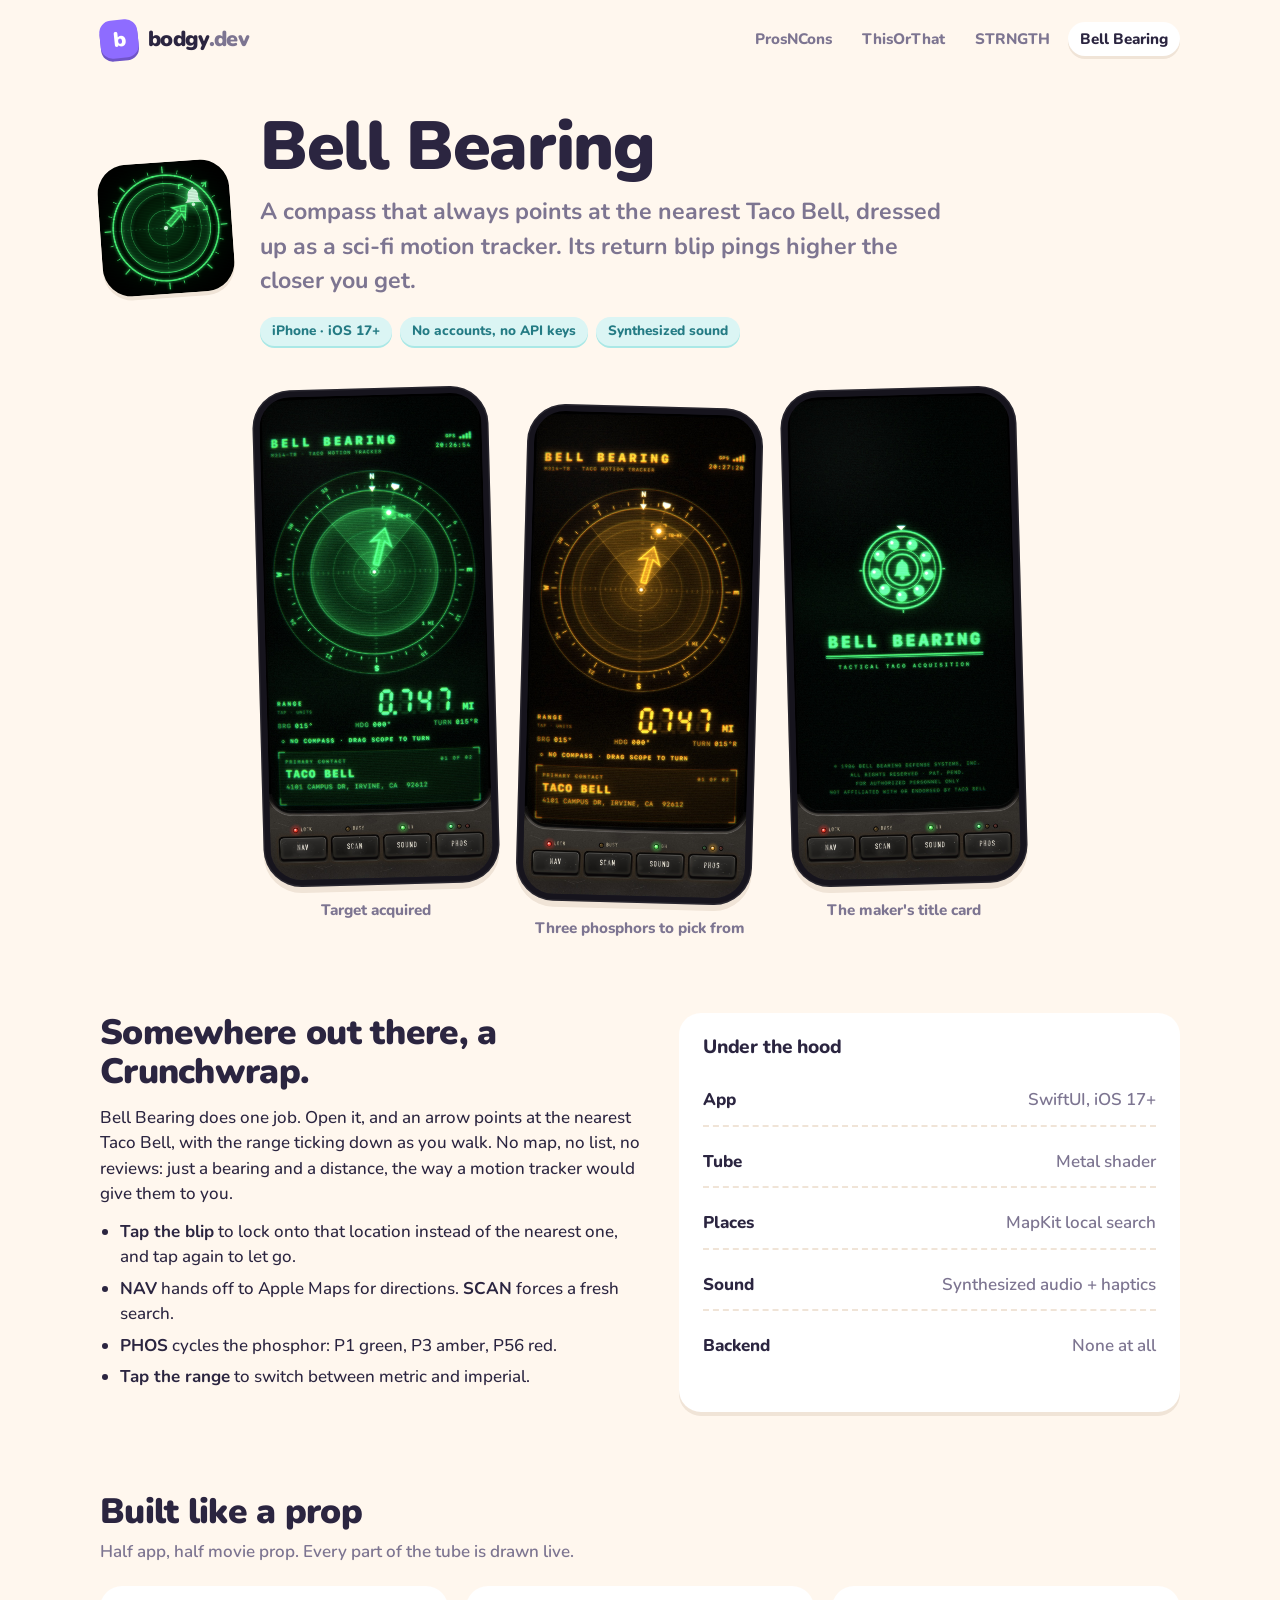
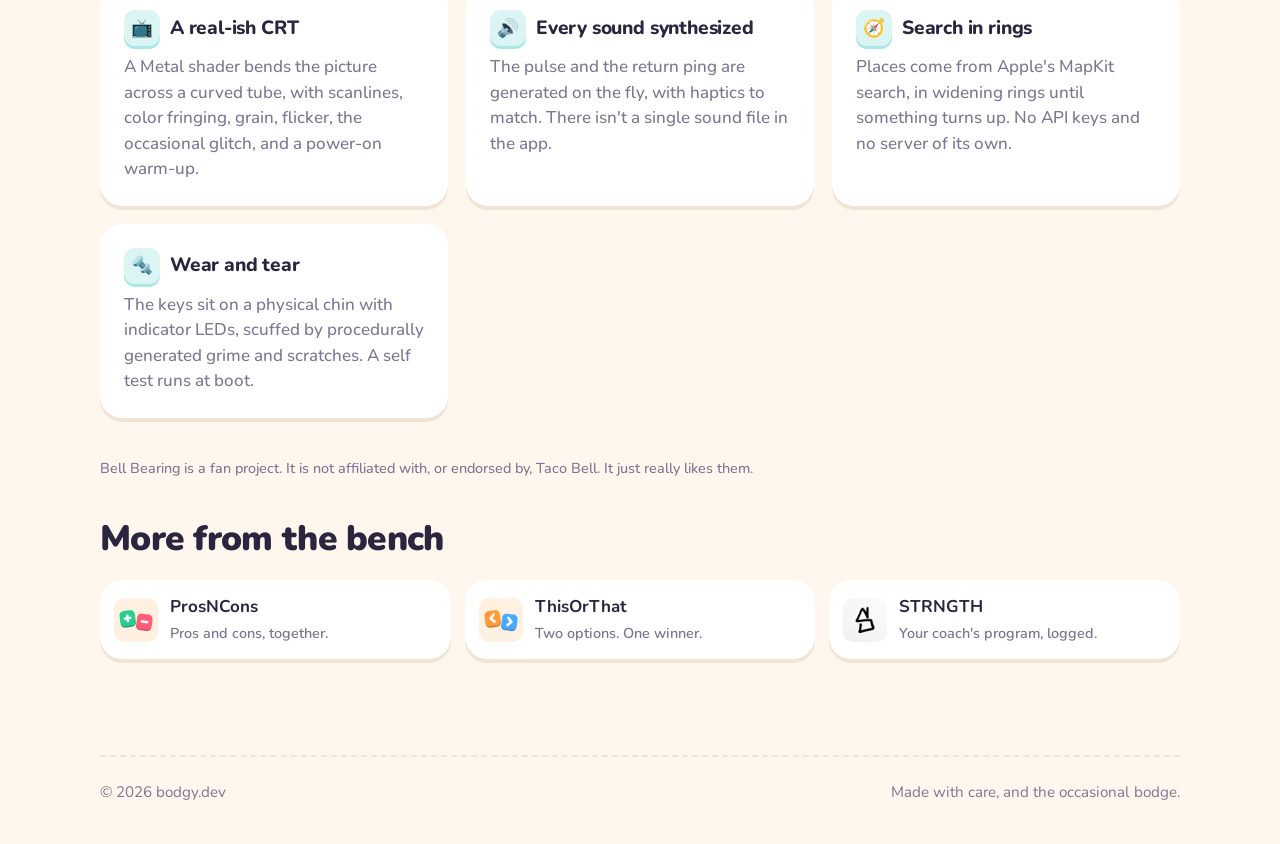
==== bellbearing/index.html @ c524fe6d "Build bodgy.dev: a portfolio for ProsNCons, ThisOrThat, STRNGTH and Bell Bearing A static site for G" ====
<!doctype html>
<html lang="en">
<head>
  <meta charset="utf-8">
  <meta name="viewport" content="width=device-width, initial-scale=1">
  <title>Bell Bearing — bodgy.dev</title>
  <meta name="description" content="Bell Bearing is an iPhone compass that always points at the nearest Taco Bell, styled like a sci-fi motion tracker with a phosphor CRT.">
  <meta name="theme-color" content="#FFF7EE" media="(prefers-color-scheme: light)">
  <meta name="theme-color" content="#17151F" media="(prefers-color-scheme: dark)">
  <meta property="og:title" content="Bell Bearing — bodgy.dev">
  <meta property="og:image" content="https://bodgy.dev/assets/shots/bellbearing-1.jpg">
  <link rel="icon" href="/favicon.svg" type="image/svg+xml">
  <link rel="preconnect" href="https://fonts.googleapis.com">
  <link rel="preconnect" href="https://fonts.gstatic.com" crossorigin>
  <link rel="stylesheet" href="https://fonts.googleapis.com/css2?family=Nunito:wght@500;600;700;800;900&display=swap">
  <link rel="stylesheet" href="/assets/site.css">
</head>
<body>
  <header class="site-header">
    <div class="wrap">
      <a class="wordmark" href="/" aria-label="bodgy.dev home"><span class="mark" aria-hidden="true">b</span><span>bodgy<span class="tld">.dev</span></span></a>
      <nav class="nav" aria-label="Products">
        <a href="/prosncons/">ProsNCons</a>
        <a href="/thisorthat/">ThisOrThat</a>
        <a href="/strngth/">STRNGTH</a>
        <a href="/bellbearing/" aria-current="page">Bell Bearing</a>
      </nav>
    </div>
  </header>

  <main class="tint-lagoon">
    <section class="product-hero wrap">
      <img class="app-icon" src="/assets/icons/bellbearing.png" alt="Bell Bearing app icon" width="132" height="132">
      <div>
        <h1>Bell Bearing</h1>
        <p class="tagline">A compass that always points at the nearest Taco Bell, dressed up as a sci-fi motion tracker. Its return blip pings higher the closer you get.</p>
        <div class="chips"><span class="chip">iPhone · iOS 17+</span><span class="chip">No accounts, no API keys</span><span class="chip">Synthesized sound</span></div>
      </div>
    </section>

    <section class="gallery-wrap" aria-label="Screenshots">
      <ul class="gallery">
        <li><figure class="shot"><div class="phone"><img src="/assets/shots/bellbearing-1.jpg" alt="The tracker in green phosphor: an arrow points at a blip three quarters of a mile away, with the Taco Bell's address below" loading="lazy" width="797" height="1734"></div><figcaption>Target acquired</figcaption></figure></li>
        <li><figure class="shot"><div class="phone"><img src="/assets/shots/bellbearing-2.jpg" alt="The same tracker in amber phosphor" loading="lazy" width="797" height="1734"></div><figcaption>Three phosphors to pick from</figcaption></figure></li>
        <li><figure class="shot"><div class="phone"><img src="/assets/shots/bellbearing-3.jpg" alt="The title card: Bell Bearing, tactical taco acquisition" loading="lazy" width="797" height="1734"></div><figcaption>The maker's title card</figcaption></figure></li>
      </ul>
    </section>

    <section class="section wrap">
      <div class="split">
        <div class="prose">
          <h2>Somewhere out there, a Crunchwrap.</h2>
          <p style="margin-top:14px">Bell Bearing does one job. Open it, and an arrow points at the nearest Taco Bell, with the range ticking down as you walk. No map, no list, no reviews: just a bearing and a distance, the way a motion tracker would give them to you.</p>
          <ul>
            <li><strong>Tap the blip</strong> to lock onto that location instead of the nearest one, and tap again to let go.</li>
            <li><strong>NAV</strong> hands off to Apple Maps for directions. <strong>SCAN</strong> forces a fresh search.</li>
            <li><strong>PHOS</strong> cycles the phosphor: P1 green, P3 amber, P56 red.</li>
            <li><strong>Tap the range</strong> to switch between metric and imperial.</li>
          </ul>
        </div>
        <div class="card">
          <h3 style="margin-bottom:8px">Under the hood</h3>
          <dl class="stack">
            <div class="stack-row"><dt>App</dt><dd>SwiftUI, iOS 17+</dd></div>
            <div class="stack-row"><dt>Tube</dt><dd>Metal shader</dd></div>
            <div class="stack-row"><dt>Places</dt><dd>MapKit local search</dd></div>
            <div class="stack-row"><dt>Sound</dt><dd>Synthesized audio + haptics</dd></div>
            <div class="stack-row"><dt>Backend</dt><dd>None at all</dd></div>
          </dl>
        </div>
      </div>
    </section>

    <section class="section wrap">
      <div class="section-head"><h2>Built like a prop</h2><p>Half app, half movie prop. Every part of the tube is drawn live.</p></div>
      <div class="features">
        <div class="card"><h3><span class="glyph" aria-hidden="true">📺</span>A real-ish CRT</h3><p>A Metal shader bends the picture across a curved tube, with scanlines, color fringing, grain, flicker, the occasional glitch, and a power-on warm-up.</p></div>
        <div class="card"><h3><span class="glyph" aria-hidden="true">🔊</span>Every sound synthesized</h3><p>The pulse and the return ping are generated on the fly, with haptics to match. There isn't a single sound file in the app.</p></div>
        <div class="card"><h3><span class="glyph" aria-hidden="true">🧭</span>Search in rings</h3><p>Places come from Apple's MapKit search, in widening rings until something turns up. No API keys and no server of its own.</p></div>
        <div class="card"><h3><span class="glyph" aria-hidden="true">🔩</span>Wear and tear</h3><p>The keys sit on a physical chin with indicator LEDs, scuffed by procedurally generated grime and scratches. A self test runs at boot.</p></div>
      </div>
    </section>

    <section class="wrap">
      <p class="fine">Bell Bearing is a fan project. It is not affiliated with, or endorsed by, Taco Bell. It just really likes them.</p>
    </section>

    <section class="section wrap">
      <div class="section-head"><h2>More from the bench</h2></div>
      <div class="siblings">
        <a class="card sibling" href="/prosncons/"><img src="/assets/icons/prosncons.png" alt=""><div><strong>ProsNCons</strong><span>Pros and cons, together.</span></div></a>
        <a class="card sibling" href="/thisorthat/"><img src="/assets/icons/thisorthat.png" alt=""><div><strong>ThisOrThat</strong><span>Two options. One winner.</span></div></a>
        <a class="card sibling" href="/strngth/"><img src="/assets/icons/strngth.png" alt=""><div><strong>STRNGTH</strong><span>Your coach's program, logged.</span></div></a>
      </div>
    </section>
  </main>

  <footer class="site-footer">
    <div class="wrap">
      <span>© 2026 bodgy.dev</span>
      <span>Made with care, and the occasional bodge.</span>
    </div>
  </footer>
</body>
</html>
---- assets/site.css ----
/*
  bodgy.dev — the ProsNCons design system, on the web.

  Flat, candy-colored, a little chunky. Everything sits on a warm cream page
  (deep plum at night) and "solid" surfaces get a darker edge underneath
  instead of a shadow. Values mirror ios/ProsNCons/Design/Theme.swift.
*/

:root {
  --page: #FFF7EE;
  --surface: #FFFFFF;
  --surface-edge: #F0E4D7;
  --ink: #2B2540;
  --ink-soft: #7D7591;

  --strawberry: #FF5C7A; --strawberry-edge: #C7485F; --strawberry-soft: #FFE5EA; --strawberry-soft-edge: #FFC1CC; --strawberry-ink: #A04360;
  --tangerine: #FF9A3C;  --tangerine-edge: #C7782F;  --tangerine-soft: #FFEFE0;  --tangerine-soft-edge: #FFD9B5;  --tangerine-ink: #A0653E;
  --lemon: #FFC53D;      --lemon-edge: #C79A30;      --lemon-soft: #FFF6E0;      --lemon-soft-edge: #FFE9B5;      --lemon-ink: #A07D3E;
  --mint: #2ECC8F;       --mint-edge: #249F70;       --mint-soft: #DEF7ED;       --mint-soft-edge: #B0ECD4;       --mint-ink: #2D816B;
  --lagoon: #1FC2BC;     --lagoon-edge: #189793;     --lagoon-soft: #DBF5F4;     --lagoon-soft-edge: #AAE8E6;     --lagoon-ink: #247B84;
  --sky: #4AA8FF;        --sky-edge: #3A83C7;        --sky-soft: #E2F1FF;        --sky-soft-edge: #BADEFF;        --sky-ink: #3C6DA9;
  --grape: #8E6CFF;      --grape-edge: #6F54C7;      --grape-soft: #EDE7FF;      --grape-soft-edge: #D4C7FF;      --grape-ink: #614CA9;
  --bubblegum: #FF7EC8;  --bubblegum-edge: #C7629C;  --bubblegum-soft: #FFEAF6;  --bubblegum-soft-edge: #FFCEEA;  --bubblegum-ink: #A0568B;

  --font: ui-rounded, "SF Pro Rounded", "Nunito", system-ui, -apple-system, sans-serif;
  --springy: cubic-bezier(.34, 1.56, .64, 1);
  --radius: 22px;
  --depth: 4px;
  color-scheme: light dark;
}

@media (prefers-color-scheme: dark) {
  :root {
    --page: #17151F;
    --surface: #25222F;
    --surface-edge: #0E0C14;
    --ink: #F5F2FA;
    --ink-soft: #A9A2BD;

    --strawberry-edge: #993749; --strawberry-soft: #4A2533; --strawberry-soft-edge: #301722; --strawberry-ink: #FF95A9;
    --tangerine-edge: #995C24;  --tangerine-soft: #4A3225;  --tangerine-soft-edge: #30201A;  --tangerine-ink: #FFBD80;
    --lemon-edge: #997625;      --lemon-soft: #4A3C26;      --lemon-soft-edge: #30261A;      --lemon-ink: #FFD981;
    --mint-edge: #1C7A56;       --mint-soft: #1C3D38;       --mint-soft-edge: #122725;       --mint-ink: #77DEB6;
    --lagoon-edge: #137471;     --lagoon-soft: #193B42;     --lagoon-soft-edge: #10252C;     --lagoon-ink: #6DD7D3;
    --sky-edge: #2C6599;        --sky-soft: #223550;        --sky-soft-edge: #162235;        --sky-ink: #89C6FF;
    --grape-edge: #554199;      --grape-soft: #312850;      --grape-soft-edge: #201935;      --grape-ink: #B69FFF;
    --bubblegum-edge: #994C78;  --bubblegum-soft: #4A2C44;  --bubblegum-soft-edge: #301C2D;  --bubblegum-ink: #FFABDB;
  }
}

/* A palette color, picked per element: class="tint-mint" etc. */
.tint-strawberry { --base: var(--strawberry); --edge: var(--strawberry-edge); --soft: var(--strawberry-soft); --soft-edge: var(--strawberry-soft-edge); --tint-ink: var(--strawberry-ink); --on-base: #fff; }
.tint-tangerine  { --base: var(--tangerine);  --edge: var(--tangerine-edge);  --soft: var(--tangerine-soft);  --soft-edge: var(--tangerine-soft-edge);  --tint-ink: var(--tangerine-ink);  --on-base: #fff; }
.tint-lemon      { --base: var(--lemon);      --edge: var(--lemon-edge);      --soft: var(--lemon-soft);      --soft-edge: var(--lemon-soft-edge);      --tint-ink: var(--lemon-ink);      --on-base: #5C4300; }
.tint-mint       { --base: var(--mint);       --edge: var(--mint-edge);       --soft: var(--mint-soft);       --soft-edge: var(--mint-soft-edge);       --tint-ink: var(--mint-ink);       --on-base: #fff; }
.tint-lagoon     { --base: var(--lagoon);     --edge: var(--lagoon-edge);     --soft: var(--lagoon-soft);     --soft-edge: var(--lagoon-soft-edge);     --tint-ink: var(--lagoon-ink);     --on-base: #fff; }
.tint-sky        { --base: var(--sky);        --edge: var(--sky-edge);        --soft: var(--sky-soft);        --soft-edge: var(--sky-soft-edge);        --tint-ink: var(--sky-ink);        --on-base: #fff; }
.tint-grape      { --base: var(--grape);      --edge: var(--grape-edge);      --soft: var(--grape-soft);      --soft-edge: var(--grape-soft-edge);      --tint-ink: var(--grape-ink);      --on-base: #fff; }
.tint-bubblegum  { --base: var(--bubblegum);  --edge: var(--bubblegum-edge);  --soft: var(--bubblegum-soft);  --soft-edge: var(--bubblegum-soft-edge);  --tint-ink: var(--bubblegum-ink);  --on-base: #fff; }

/* ---------- Base ---------- */

*, *::before, *::after { box-sizing: border-box; }

html { -webkit-text-size-adjust: 100%; }

body {
  margin: 0;
  background: var(--page);
  color: var(--ink);
  font-family: var(--font);
  font-size: 17px;
  line-height: 1.5;
  -webkit-font-smoothing: antialiased;
}

img { display: block; max-width: 100%; height: auto; }

a { color: inherit; }

h1, h2, h3 { line-height: 1.1; margin: 0; font-weight: 900; letter-spacing: -0.02em; }
h1 { font-size: clamp(2.5rem, 7vw, 4.25rem); }
h2 { font-size: clamp(1.6rem, 4vw, 2.2rem); }
h3 { font-size: 1.2rem; font-weight: 800; letter-spacing: -0.01em; }
p { margin: 0; }

.wrap { width: min(1080px, 100% - 32px); margin-inline: auto; }

.soft { color: var(--ink-soft); }

::selection { background: var(--grape); color: #fff; }

:focus-visible { outline: 3px solid var(--grape); outline-offset: 3px; border-radius: 8px; }

/* ---------- Header / footer ---------- */

.site-header { padding: 20px 0; }
.site-header .wrap { display: flex; align-items: center; justify-content: space-between; gap: 16px; }

.wordmark {
  display: inline-flex; align-items: center; gap: 10px;
  font-weight: 900; font-size: 1.35rem; letter-spacing: -0.03em; text-decoration: none;
}
.wordmark .mark {
  display: grid; place-items: center;
  width: 38px; height: 38px; border-radius: 12px;
  background: var(--grape); color: #fff;
  box-shadow: 0 3px 0 var(--grape-edge);
  font-size: 1.3rem; line-height: 1;
  transform: rotate(-6deg);
  transition: transform .35s var(--springy);
}
.wordmark:hover .mark { transform: rotate(6deg) scale(1.06); }
.wordmark .tld { color: var(--ink-soft); }

.nav { display: flex; gap: 6px; flex-wrap: wrap; justify-content: flex-end; }
.nav a {
  text-decoration: none; font-weight: 800; font-size: .95rem;
  padding: 6px 12px; border-radius: 999px; color: var(--ink-soft);
}
.nav a:hover, .nav a[aria-current="page"] { color: var(--ink); background: var(--surface); box-shadow: 0 3px 0 var(--surface-edge); }

.site-footer { padding: 56px 0 40px; color: var(--ink-soft); font-size: .95rem; }
.site-footer .wrap { display: flex; justify-content: space-between; flex-wrap: wrap; gap: 12px; border-top: 2px dashed var(--surface-edge); padding-top: 24px; }

@media (max-width: 640px) {
  .site-header .wrap { flex-direction: column; align-items: flex-start; }
  .nav { justify-content: flex-start; margin-left: -12px; }
}

/* ---------- Chunky surfaces ---------- */

.card {
  background: var(--surface);
  border-radius: var(--radius);
  box-shadow: 0 var(--depth) 0 var(--surface-edge);
  padding: 24px;
}
.card.soft-tint { background: var(--soft); box-shadow: 0 var(--depth) 0 var(--soft-edge); }
.card.base-tint { background: var(--base); box-shadow: 0 var(--depth) 0 var(--edge); color: var(--on-base); }

/* Buttons that physically press down onto their edge. */
.btn {
  --b-fill: var(--base, var(--grape));
  --b-edge: var(--edge, var(--grape-edge));
  --b-ink: var(--on-base, #fff);
  display: inline-flex; align-items: center; justify-content: center; gap: 8px;
  font: inherit; font-weight: 900; font-size: 1rem;
  padding: 13px 22px; border: 0; border-radius: 16px; cursor: pointer;
  background: var(--b-fill); color: var(--b-ink); text-decoration: none;
  box-shadow: 0 4px 0 var(--b-edge);
  transform: translateY(0);
  transition: transform .12s ease, box-shadow .12s ease;
}
.btn:hover { transform: translateY(-1px); box-shadow: 0 5px 0 var(--b-edge); }
.btn:active { transform: translateY(4px); box-shadow: 0 0 0 var(--b-edge); }
.btn.plain { --b-fill: var(--surface); --b-edge: var(--surface-edge); --b-ink: var(--ink); }
.btn.small { padding: 8px 14px; font-size: .9rem; border-radius: 12px; }

.chip {
  display: inline-flex; align-items: center; gap: 6px;
  padding: 4px 12px; border-radius: 999px;
  font-weight: 800; font-size: .85rem;
  background: var(--soft, var(--surface)); color: var(--tint-ink, var(--ink-soft));
  box-shadow: 0 2px 0 var(--soft-edge, var(--surface-edge));
}

.chips { display: flex; flex-wrap: wrap; gap: 8px; }

.app-icon {
  width: 96px; height: 96px; border-radius: 22.5%;
  box-shadow: 0 4px 0 var(--surface-edge);
  background: var(--surface);
}

/* ---------- Home ---------- */

.hero { padding: 48px 0 40px; }
.hero h1 .squiggle { color: var(--grape); display: inline-block; transform: rotate(-3deg); }
.hero p.lede { font-size: clamp(1.1rem, 2.4vw, 1.35rem); color: var(--ink-soft); max-width: 36em; margin-top: 18px; font-weight: 600; }

.tiles { display: flex; gap: 10px; margin-bottom: 26px; }
.tiles span {
  width: 46px; height: 46px; border-radius: 14px; display: grid; place-items: center;
  font-weight: 900; font-size: 1.5rem; color: var(--on-base);
  background: var(--base); box-shadow: 0 4px 0 var(--edge);
  animation: bob 3.2s ease-in-out infinite;
}
.tiles span:nth-child(1) { transform: rotate(-8deg); }
.tiles span:nth-child(2) { animation-delay: -.8s; transform: rotate(5deg); }
.tiles span:nth-child(3) { animation-delay: -1.6s; transform: rotate(-3deg); }
.tiles span:nth-child(4) { animation-delay: -2.4s; transform: rotate(9deg); }
@keyframes bob { 0%, 100% { translate: 0 0; } 50% { translate: 0 -6px; } }

.grid { display: grid; grid-template-columns: repeat(auto-fit, minmax(min(100%, 460px), 1fr)); gap: 24px; }

.product-card {
  display: flex; flex-direction: column; gap: 16px;
  text-decoration: none;
  transition: transform .35s var(--springy), box-shadow .2s ease;
}
.product-card:hover { transform: translateY(-4px) rotate(-.4deg); box-shadow: 0 8px 0 var(--surface-edge); }
.product-card:active { transform: translateY(2px); box-shadow: 0 2px 0 var(--surface-edge); }
.product-card .top { display: flex; gap: 18px; align-items: center; }
.product-card .app-icon { width: 76px; height: 76px; flex: none; }
.product-card .tagline { color: var(--ink-soft); font-weight: 700; margin-top: 4px; }
.product-card .blurb { font-weight: 500; }
.product-card .more { margin-top: auto; font-weight: 900; color: var(--tint-ink); }
.product-card:hover .more .arrow { translate: 4px 0; }
.product-card .more .arrow { display: inline-block; transition: translate .3s var(--springy); }

.section { padding: 40px 0; }
.section-head { margin-bottom: 22px; }
.section-head p { color: var(--ink-soft); margin-top: 8px; font-weight: 600; }

.about { display: grid; grid-template-columns: repeat(auto-fit, minmax(min(100%, 240px), 1fr)); gap: 18px; }
.about .card h3 { margin-bottom: 6px; }
.about .emoji { font-size: 1.8rem; margin-bottom: 8px; display: block; }

/* ---------- Product pages ---------- */

.product-hero { padding: 32px 0 24px; display: grid; grid-template-columns: auto 1fr; gap: 28px; align-items: center; }
.product-hero .app-icon { width: 132px; height: 132px; transform: rotate(-4deg); }
.product-hero .tagline { font-size: clamp(1.15rem, 2.6vw, 1.45rem); font-weight: 700; color: var(--ink-soft); margin-top: 10px; max-width: 30em; }
.product-hero .chips { margin-top: 18px; }
@media (max-width: 640px) {
  .product-hero { grid-template-columns: 1fr; gap: 20px; }
  .product-hero .app-icon { width: 104px; height: 104px; }
}

.features { display: grid; grid-template-columns: repeat(auto-fit, minmax(min(100%, 280px), 1fr)); gap: 18px; }
.features .card h3 { display: flex; align-items: center; gap: 10px; margin-bottom: 8px; }
.features .card .glyph {
  width: 36px; height: 36px; border-radius: 11px; display: grid; place-items: center; flex: none;
  background: var(--soft); box-shadow: 0 3px 0 var(--soft-edge); font-size: 1.1rem;
}
.features .card p { color: var(--ink-soft); font-weight: 500; }

.split { display: grid; grid-template-columns: 1.1fr 1fr; gap: 28px; align-items: start; }
@media (max-width: 860px) { .split { grid-template-columns: 1fr; } }

.prose p + p { margin-top: 12px; }
.prose p { font-weight: 500; }
.prose ul { padding-left: 1.2em; margin: 12px 0 0; }
.prose li { margin: 6px 0; font-weight: 500; }

.stack { display: grid; gap: 10px; }
.stack-row { display: flex; justify-content: space-between; gap: 12px; padding: 12px 0; border-bottom: 2px dashed var(--surface-edge); }
.stack-row:last-child { border-bottom: 0; }
.stack-row dt { font-weight: 800; }
.stack-row dd { margin: 0; color: var(--ink-soft); font-weight: 600; text-align: right; }

.callout { display: flex; gap: 16px; align-items: center; justify-content: space-between; flex-wrap: wrap; }
.callout p { font-weight: 700; }

.fine { font-size: .9rem; color: var(--ink-soft); font-weight: 500; }

.siblings { display: grid; grid-template-columns: repeat(auto-fit, minmax(min(100%, 220px), 1fr)); gap: 14px; }
.sibling { display: flex; align-items: center; gap: 12px; text-decoration: none; padding: 14px; }
.sibling img { width: 44px; height: 44px; border-radius: 22.5%; }
.sibling strong { display: block; }
.sibling span { font-size: .9rem; color: var(--ink-soft); font-weight: 600; }
.sibling:hover { transform: translateY(-2px); box-shadow: 0 6px 0 var(--surface-edge); }
.sibling { transition: transform .3s var(--springy), box-shadow .2s ease; }


@media (prefers-reduced-motion: reduce) {
  *, *::before, *::after { animation: none !important; transition: none !important; }
}

.sr-only { position: absolute; width: 1px; height: 1px; padding: 0; margin: -1px; overflow: hidden; clip: rect(0 0 0 0); white-space: nowrap; border: 0; }

/* ---------- Screenshots ---------- */

/* A row of phones; scrolls sideways on narrow screens instead of shrinking. */
.gallery {
  display: flex; gap: 28px; justify-content: center; align-items: flex-start;
  margin: 0; padding: 18px 16px 34px; list-style: none;
  overflow-x: auto; scroll-snap-type: x mandatory; scrollbar-width: none;
}
.gallery::-webkit-scrollbar { display: none; }
@media (max-width: 860px) { .gallery { justify-content: flex-start; } }

.shot { flex: 0 0 auto; margin: 0; scroll-snap-align: center; text-align: center; }
.gallery li:nth-child(odd) .phone { transform: rotate(-1.5deg); }
.gallery li:nth-child(even) .phone { transform: rotate(1.5deg) translateY(18px); }
.gallery li:nth-child(even) figcaption { margin-top: 32px; }
.shot figcaption { margin-top: 14px; font-weight: 800; font-size: .95rem; color: var(--ink-soft); max-width: 220px; margin-inline: auto; }

.phone {
  width: clamp(190px, 21vw, 236px);
  padding: 7px; border-radius: 38px;
  background: #16141D;
  box-shadow: 0 6px 0 var(--surface-edge), inset 0 0 0 1.5px rgba(255, 255, 255, .08);
  transition: transform .45s var(--springy);
}
.gallery li .phone:hover { transform: rotate(0) translateY(-6px) scale(1.02); }
.phone img { width: 100%; height: auto; aspect-ratio: 797 / 1734; object-fit: cover; border-radius: 31px; background: var(--surface); }

.gallery-wrap { margin-inline: auto; max-width: 1180px; }

/* Home: the four apps fanned out under the headline. */
.fan { display: flex; justify-content: center; padding: 12px 0 8px; margin-top: 8px; }
.fan a { display: block; margin: 0 -18px; transition: transform .45s var(--springy); position: relative; }
.fan .phone { width: clamp(118px, 19vw, 200px); padding: 5px; border-radius: 30px; }
.fan .phone img { border-radius: 25px; }
.fan a:nth-child(1) { transform: rotate(-8deg) translateY(24px); z-index: 1; }
.fan a:nth-child(2) { transform: rotate(-2.5deg); z-index: 2; }
.fan a:nth-child(3) { transform: rotate(2.5deg); z-index: 3; }
.fan a:nth-child(4) { transform: rotate(8deg) translateY(24px); z-index: 2; }
.fan a:hover { transform: translateY(-14px) rotate(0) scale(1.04); z-index: 5; }
.fan .phone:hover { transform: none; }
@media (max-width: 560px) { .fan a { margin: 0 -26px; } }
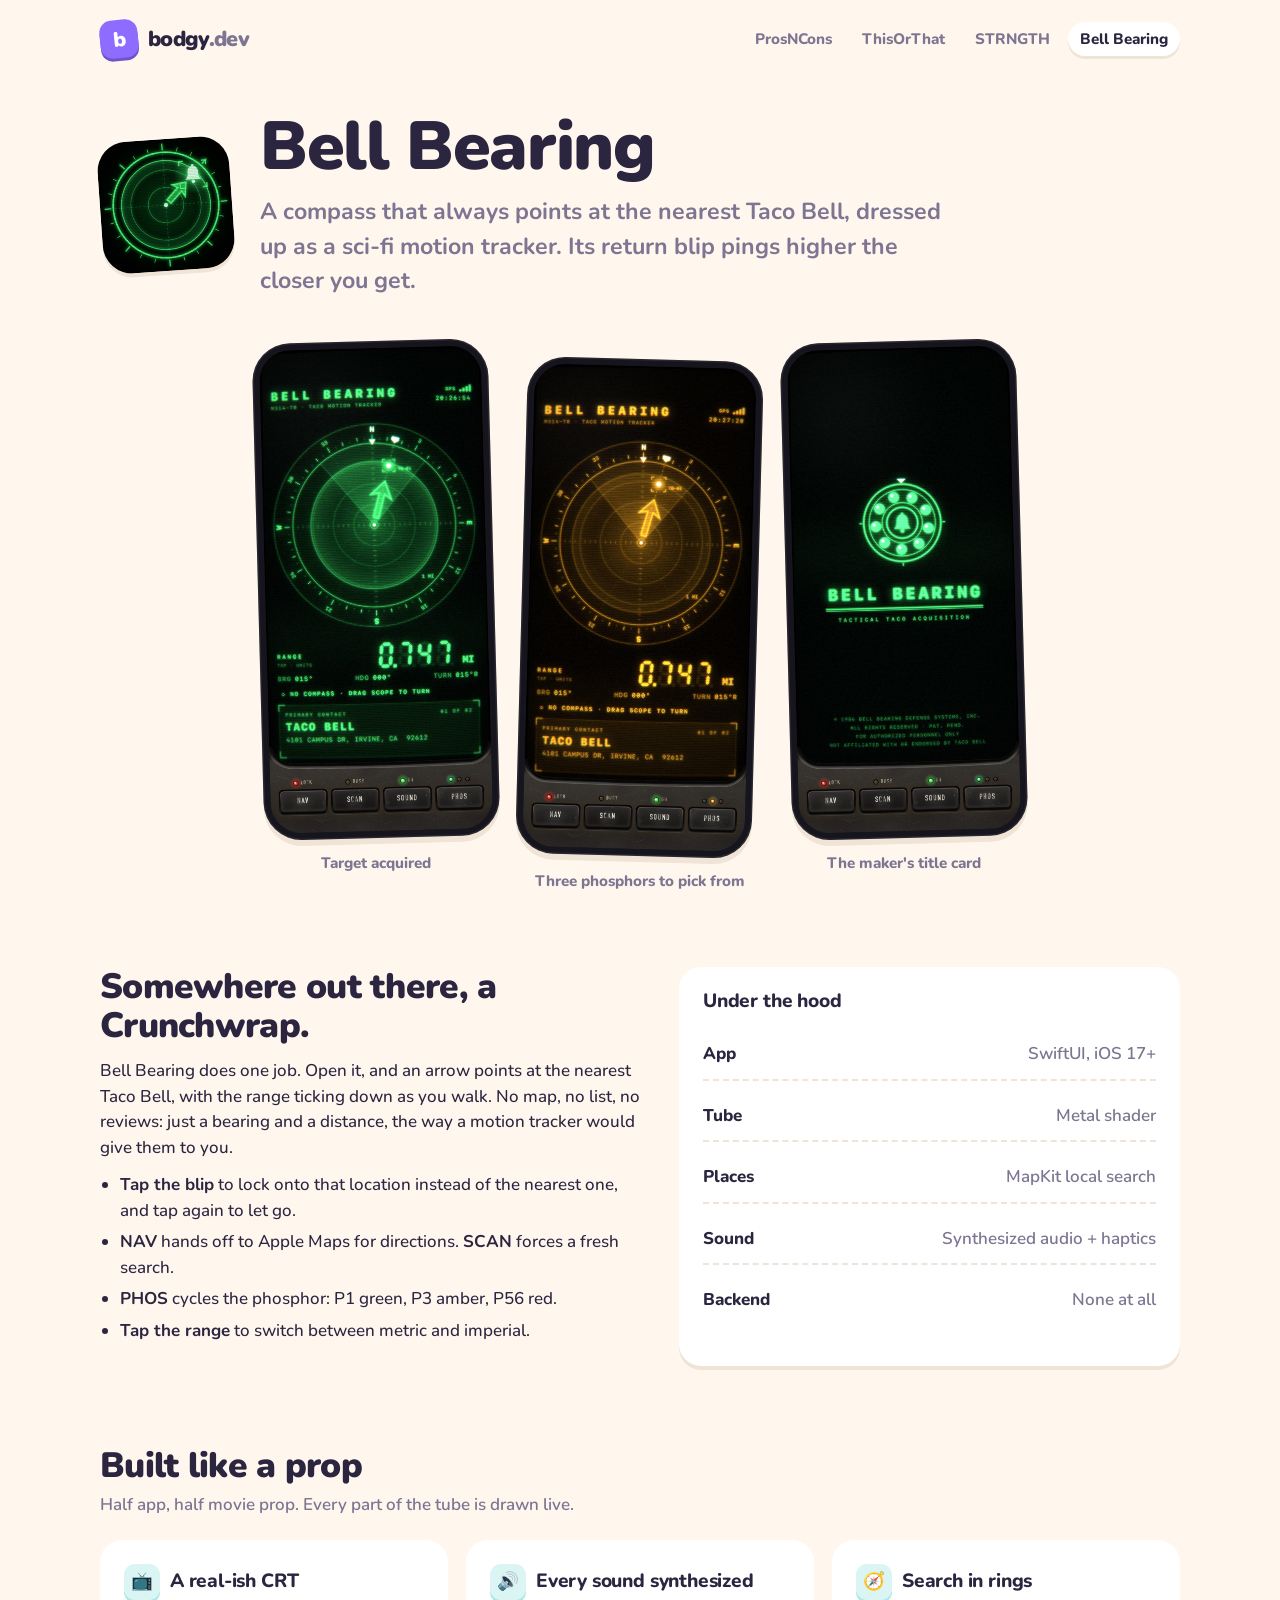
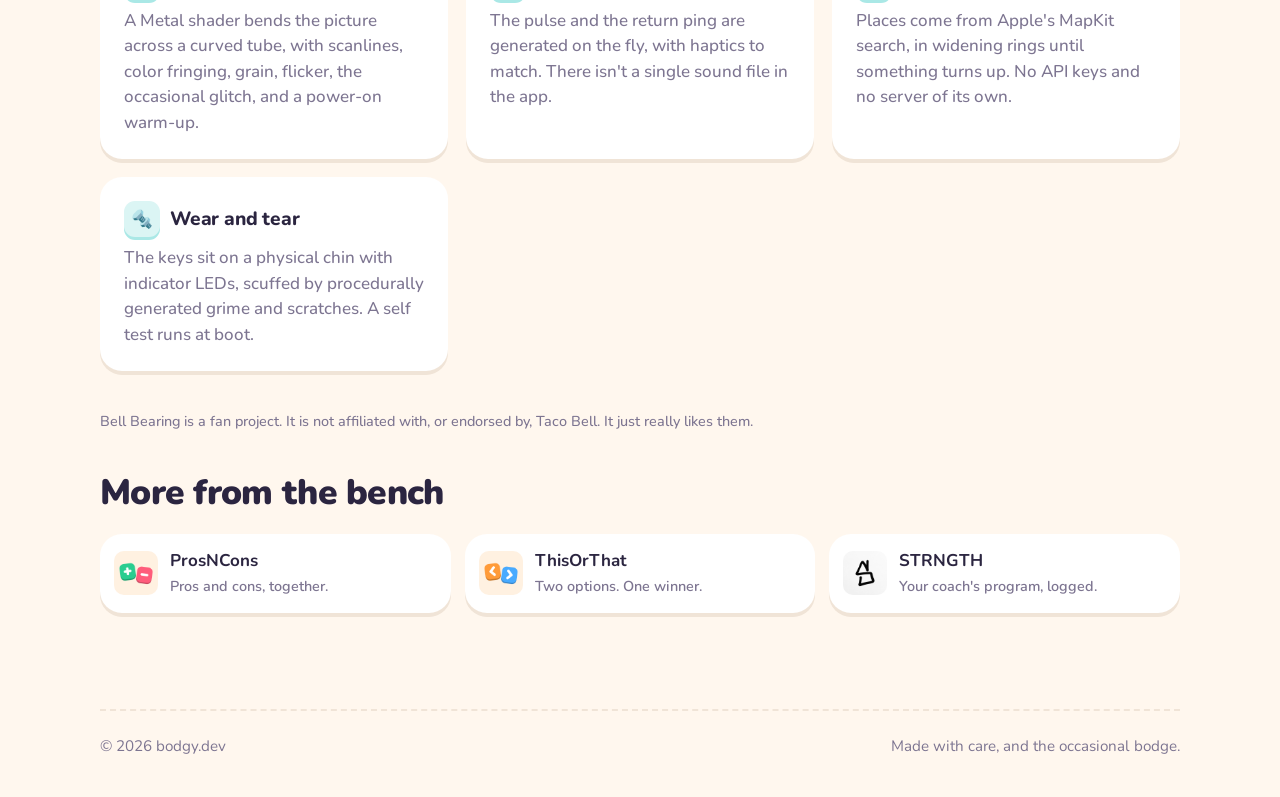
==== commit 8651a020: "Drop the feature chips from every page Co-Authored-By: Claude Opus 5.5 <noreply@anthropic.com>" ====
--- a/bellbearing/index.html
+++ b/bellbearing/index.html
@@ -34,7 +34,6 @@
       <div>
         <h1>Bell Bearing</h1>
         <p class="tagline">A compass that always points at the nearest Taco Bell, dressed up as a sci-fi motion tracker. Its return blip pings higher the closer you get.</p>
-        <div class="chips"><span class="chip">iPhone · iOS 17+</span><span class="chip">No accounts, no API keys</span><span class="chip">Synthesized sound</span></div>
       </div>
     </section>
 
--- a/assets/site.css
+++ b/assets/site.css
@@ -157,15 +157,7 @@
 .btn.plain { --b-fill: var(--surface); --b-edge: var(--surface-edge); --b-ink: var(--ink); }
 .btn.small { padding: 8px 14px; font-size: .9rem; border-radius: 12px; }
 
-.chip {
-  display: inline-flex; align-items: center; gap: 6px;
-  padding: 4px 12px; border-radius: 999px;
-  font-weight: 800; font-size: .85rem;
-  background: var(--soft, var(--surface)); color: var(--tint-ink, var(--ink-soft));
-  box-shadow: 0 2px 0 var(--soft-edge, var(--surface-edge));
-}
-
-.chips { display: flex; flex-wrap: wrap; gap: 8px; }
+.actions { display: flex; flex-wrap: wrap; gap: 10px; }
 
 .app-icon {
   width: 96px; height: 96px; border-radius: 22.5%;
@@ -222,7 +214,6 @@
 .product-hero { padding: 32px 0 24px; display: grid; grid-template-columns: auto 1fr; gap: 28px; align-items: center; }
 .product-hero .app-icon { width: 132px; height: 132px; transform: rotate(-4deg); }
 .product-hero .tagline { font-size: clamp(1.15rem, 2.6vw, 1.45rem); font-weight: 700; color: var(--ink-soft); margin-top: 10px; max-width: 30em; }
-.product-hero .chips { margin-top: 18px; }
 @media (max-width: 640px) {
   .product-hero { grid-template-columns: 1fr; gap: 20px; }
   .product-hero .app-icon { width: 104px; height: 104px; }
